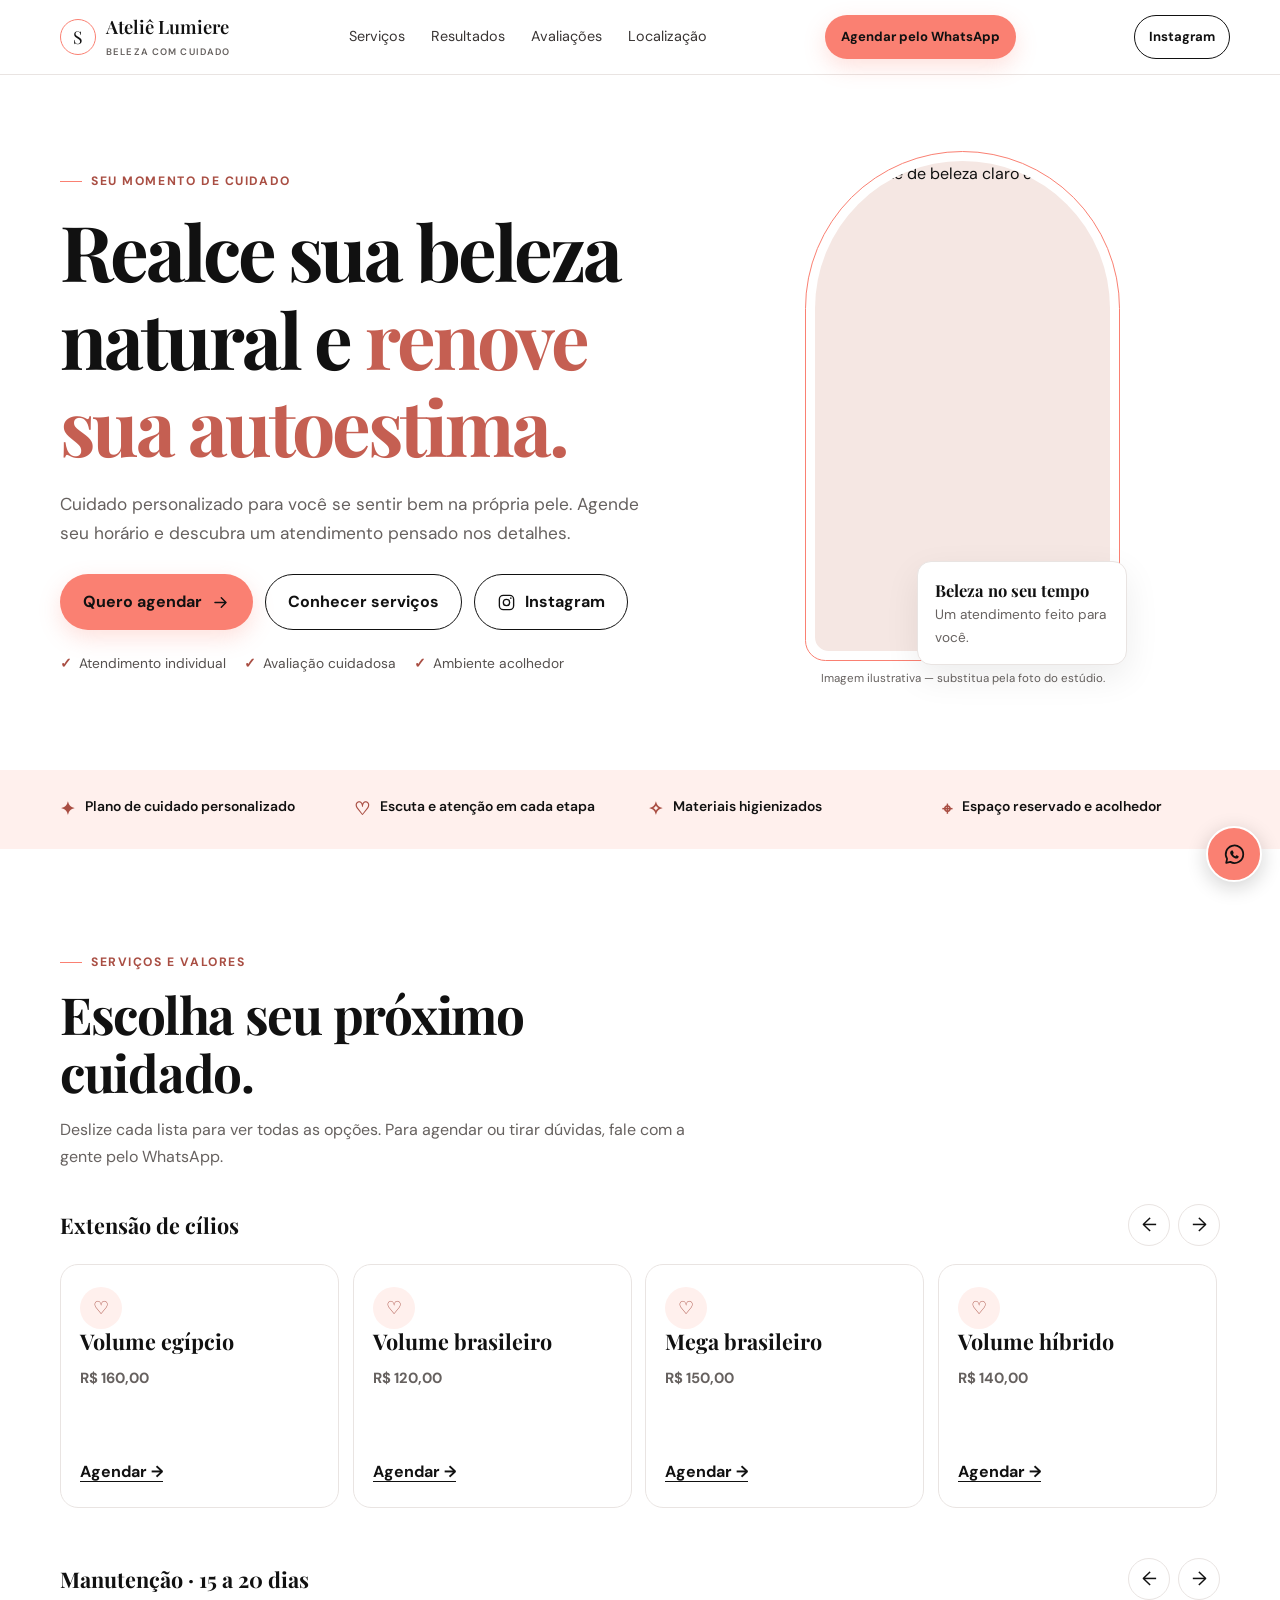
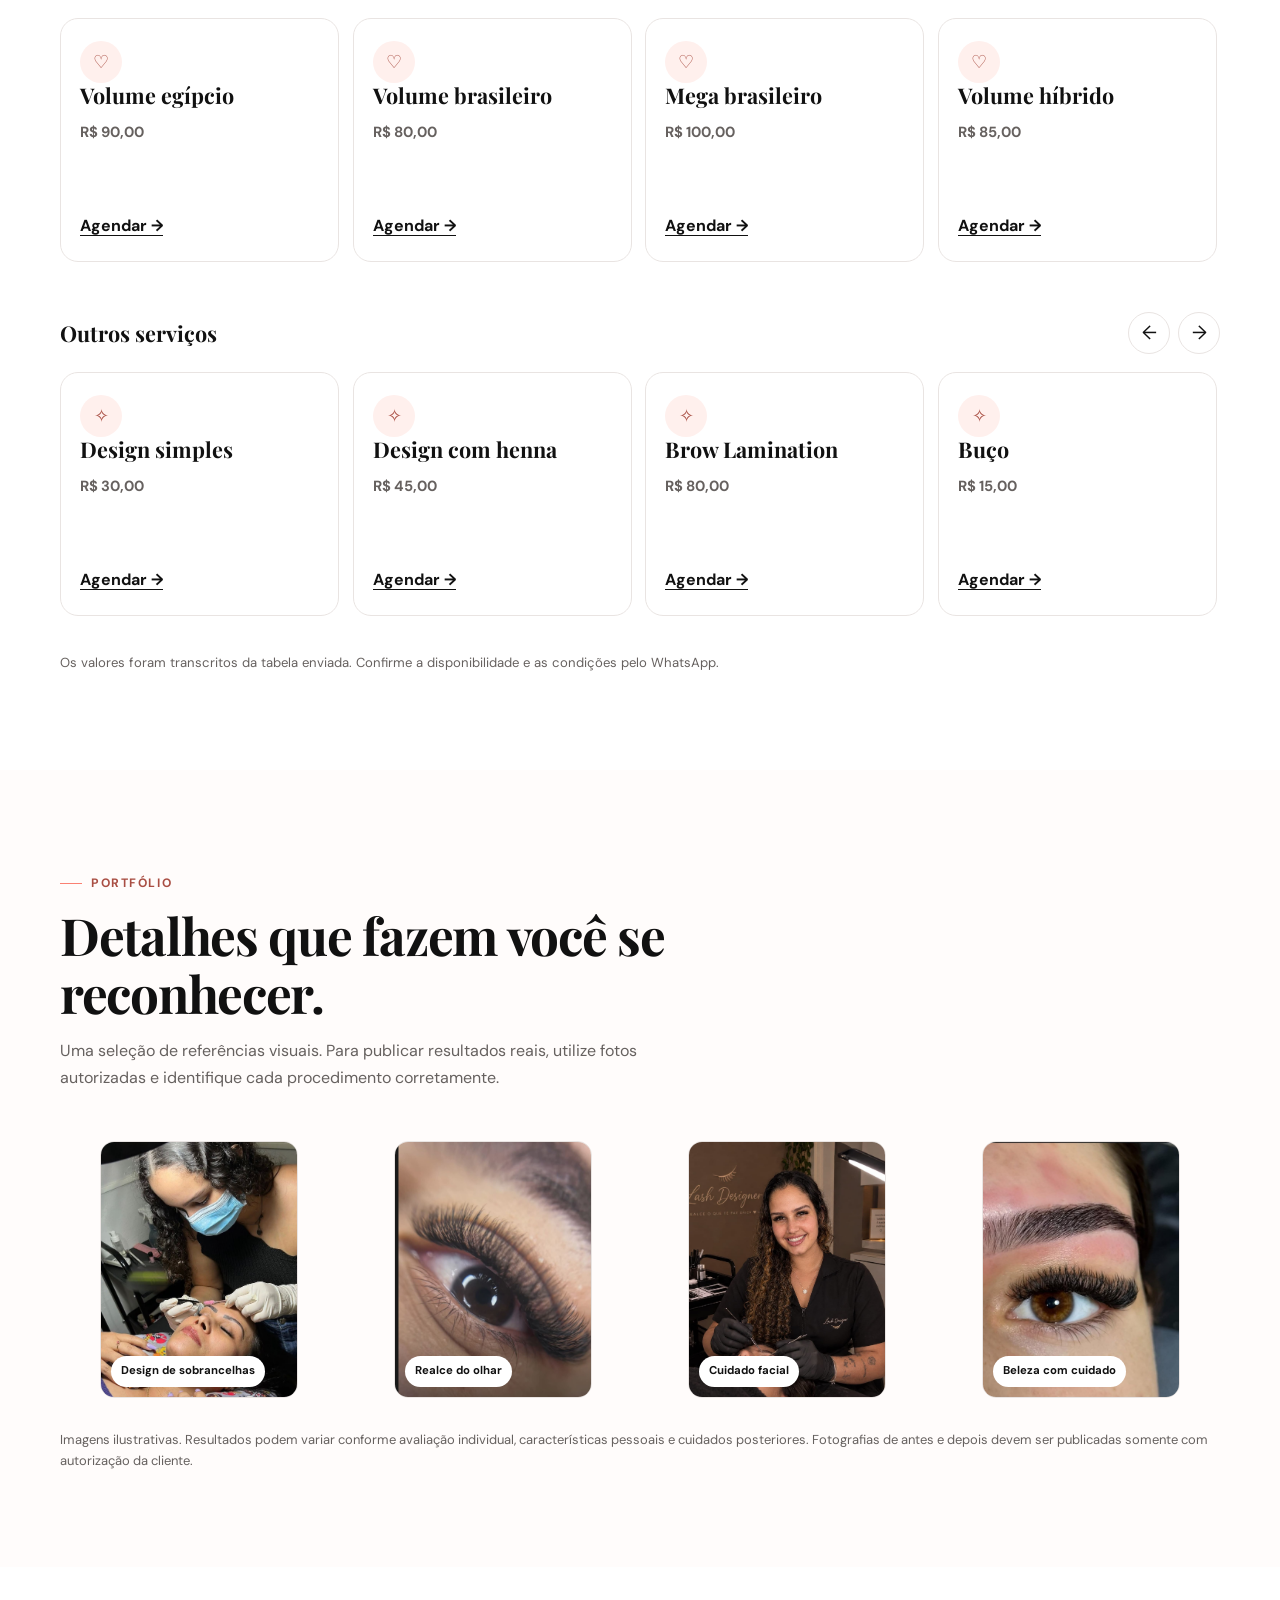
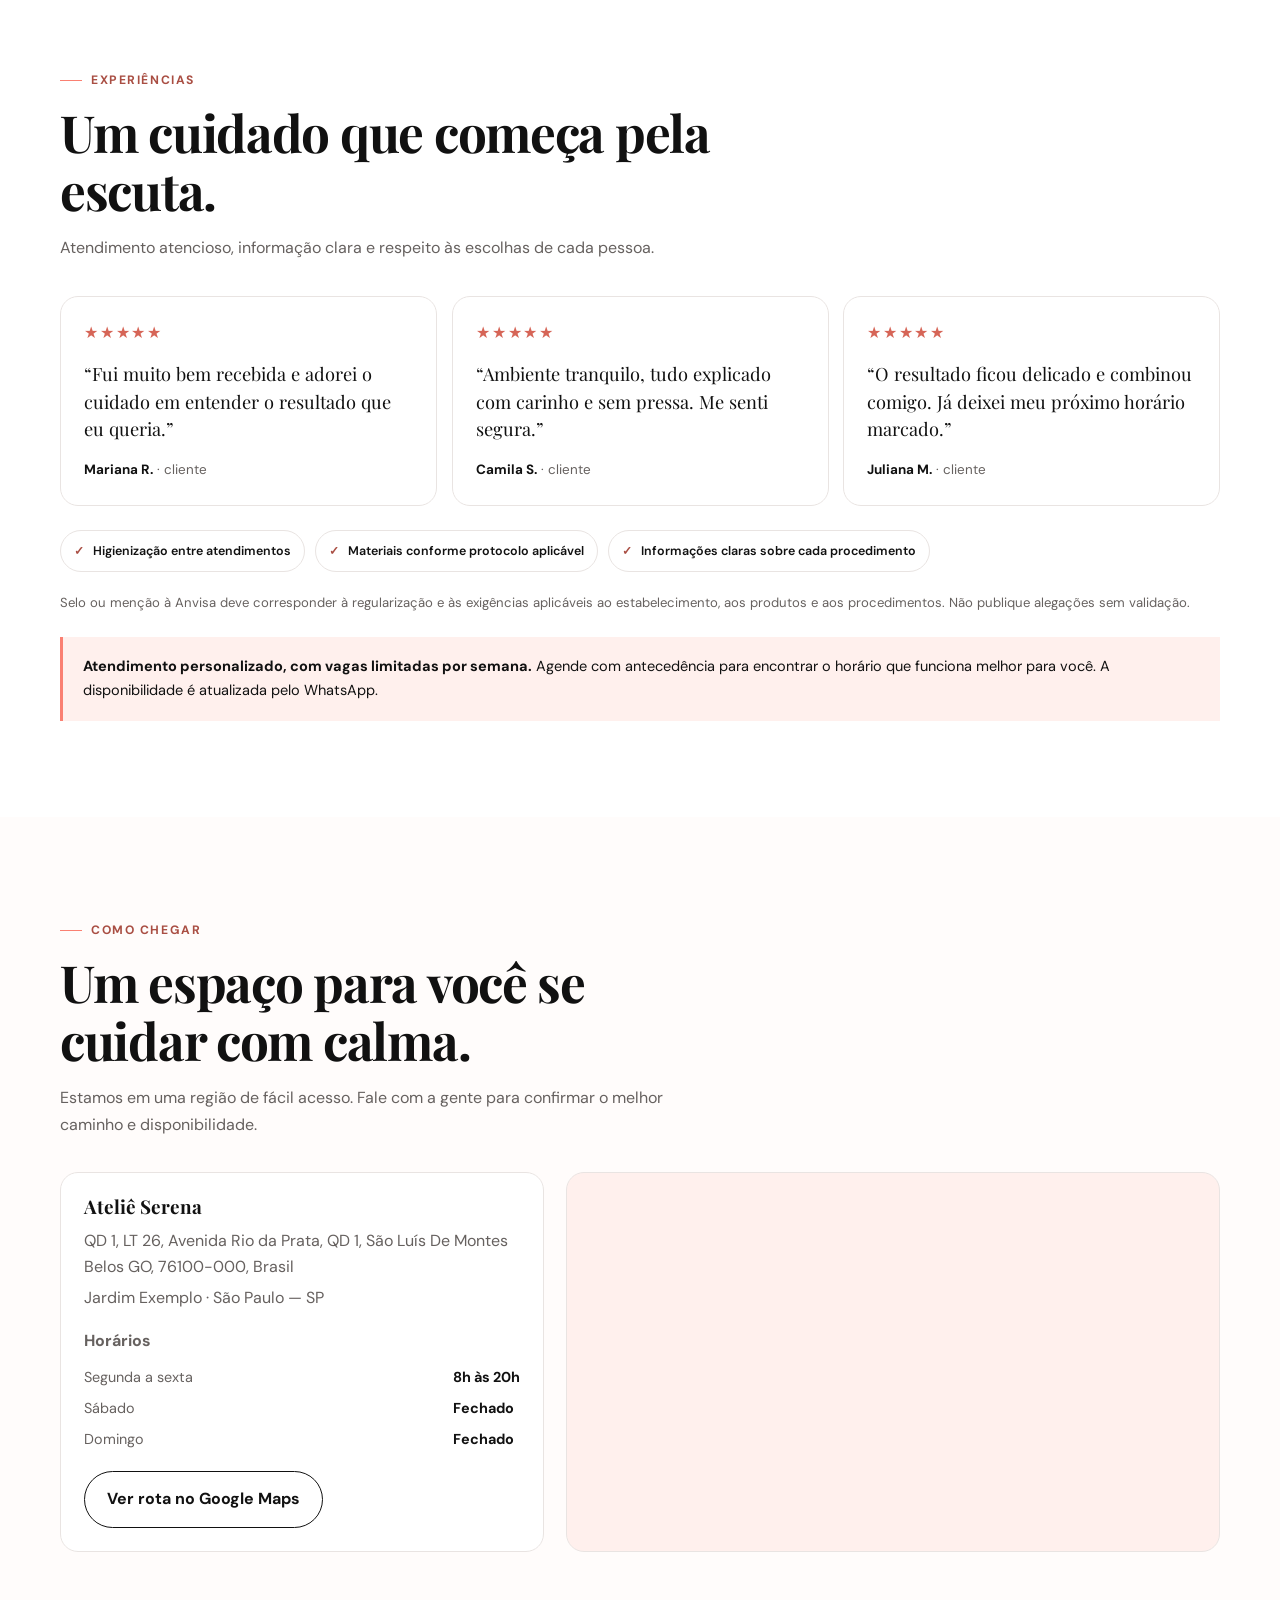
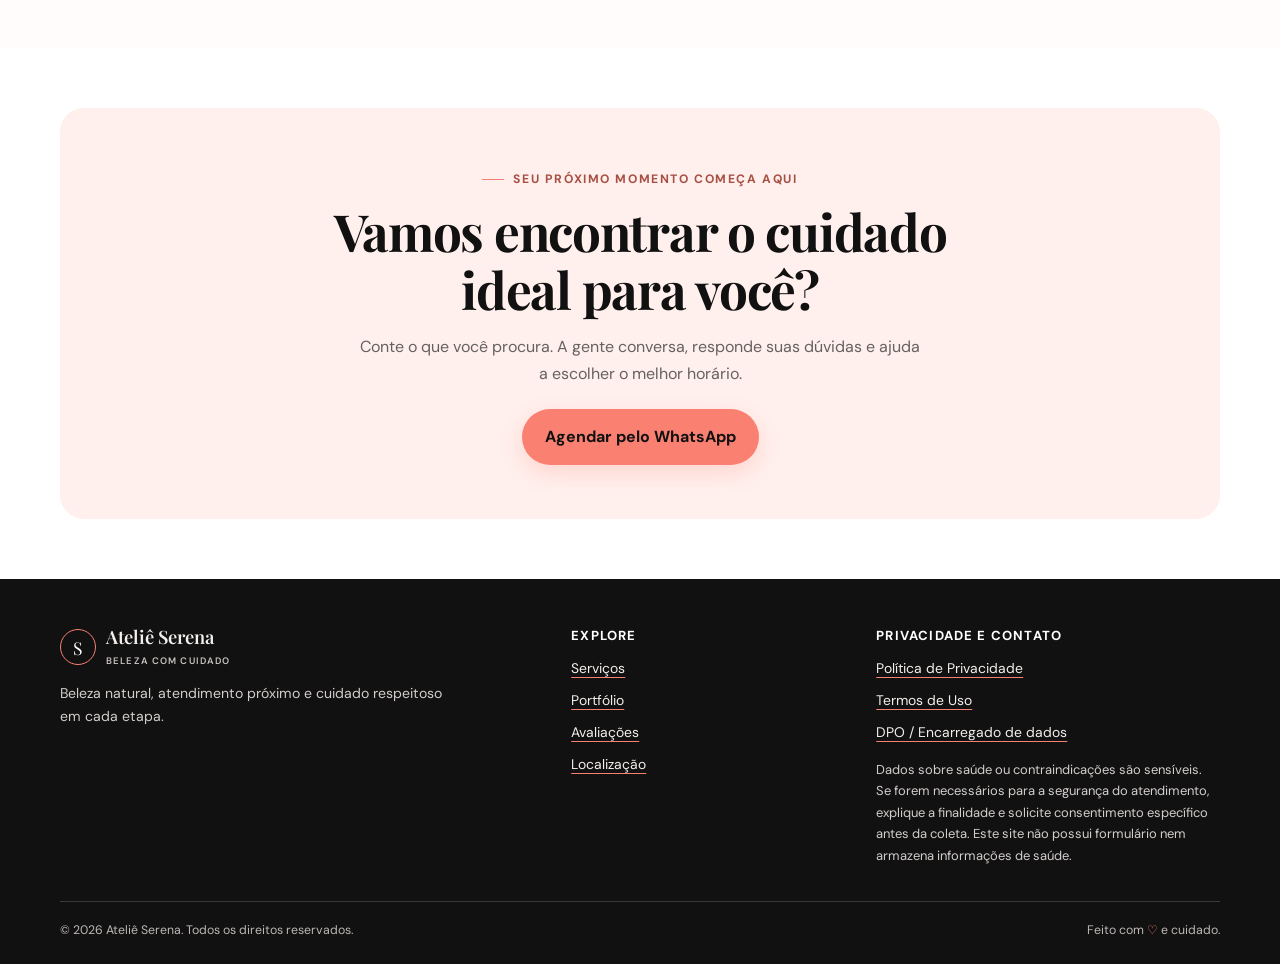
==== index.html @ df3c64a7 "Primeiro commit: landing page Ateliê Serena Co-Authored-By: Claude Sonnet 5.5 <noreply@anthropic.com" ====
<!DOCTYPE html>
<html lang="pt-BR">
<head>
  <meta charset="UTF-8">
  <meta name="viewport" content="width=device-width, initial-scale=1">
  <meta name="theme-color" content="#FFFFFF">
  <meta name="description" content="Realce sua beleza natural com atendimento personalizado em sobrancelhas, cílios e estética facial. Agende sua avaliação pelo WhatsApp.">
  <title>Ateliê Serena | Beleza natural, cuidado personalizado</title>

  <!-- Google Fonts: única dependência externa -->
  <link rel="preconnect" href="https://fonts.googleapis.com">
  <link rel="preconnect" href="https://fonts.gstatic.com" crossorigin>
  <link href="https://fonts.googleapis.com/css2?family=DM+Sans:wght@400;500;600;700&family=Playfair+Display:wght@500;600;700&display=swap" rel="stylesheet">

  <style>
    :root {
      --salmon: #FA8072;
      --salmon-light: #FFF0ED;
      --black: #111111;
      --gray: #66615F;
      --line: #E9E4E2;
      --white: #FFFFFF;
      --content: 1160px;
      --radius: 18px;
    }

    *, *::before, *::after { box-sizing: border-box; }
    html { scroll-behavior: smooth; scroll-padding-top: 88px; }
    body {
      margin: 0;
      color: var(--black);
      background: var(--white);
      font-family: "DM Sans", sans-serif;
      line-height: 1.65;
      -webkit-font-smoothing: antialiased;
    }
    img { display: block; max-width: 100%; }
    a { color: inherit; }
    button, a { -webkit-tap-highlight-color: transparent; }
    button { font: inherit; }
    .container { width: min(var(--content), calc(100% - 40px)); margin-inline: auto; }
    .section { padding: 76px 0; }
    .eyebrow {
      display: inline-flex; align-items: center; gap: 9px;
      color: #A94E43; font-size: .76rem; font-weight: 700;
      letter-spacing: .13em; text-transform: uppercase;
    }
    .eyebrow::before { content: ""; width: 22px; height: 1px; background: var(--salmon); }
    h1, h2, h3, p { margin-top: 0; }
    h1, h2, h3 { font-family: "Playfair Display", serif; line-height: 1.14; }
    h1 { font-size: clamp(2.5rem, 8vw, 4.8rem); letter-spacing: -.04em; margin: 16px 0 20px; }
    h2 { font-size: clamp(2rem, 5vw, 3.2rem); letter-spacing: -.025em; margin: 12px 0 16px; }
    h3 { font-size: 1.35rem; margin-bottom: 10px; }
    .lead { color: var(--gray); font-size: 1.08rem; max-width: 590px; }
    .section-intro { max-width: 650px; margin-bottom: 34px; }
    .section-intro p { color: var(--gray); margin-bottom: 0; }
    .btn {
      min-height: 52px; padding: 14px 22px; border: 1px solid transparent;
      border-radius: 999px; display: inline-flex; align-items: center;
      justify-content: center; gap: 9px; font-weight: 700; text-decoration: none;
      transition: transform .2s ease, background .2s ease, box-shadow .2s ease;
      cursor: pointer;
    }
    .btn:hover { transform: translateY(-2px); }
    .btn-primary { background: var(--salmon); color: var(--black); box-shadow: 0 8px 22px #fa80723d; }
    .btn-primary:hover { background: #F76E60; }
    .btn-secondary { border-color: var(--black); background: transparent; }
    .btn-secondary:hover { background: var(--black); color: var(--white); }
    .text-link { text-underline-offset: 4px; font-weight: 700; }
    .icon { width: 19px; height: 19px; flex: 0 0 auto; }

    /* Navegação */
    .header {
      position: sticky; top: 0; z-index: 20; background: #ffffffed;
      border-bottom: 1px solid var(--line); backdrop-filter: blur(12px);
    }
    .nav { min-height: 74px; display: flex; align-items: center; justify-content: space-between; gap: 18px; }
    .brand { display: inline-flex; align-items: center; gap: 10px; text-decoration: none; }
    .brand-mark {
      width: 36px; height: 36px; display: grid; place-items: center;
      border: 1px solid var(--salmon); border-radius: 50%;
      font-family: "Playfair Display", serif; font-size: 1.1rem;
    }
    .brand-name { font-family: "Playfair Display", serif; font-size: 1.15rem; font-weight: 600; line-height: 1.1; }
    .brand-caption { display: block; margin-top: 4px; color: var(--gray); font: 600 .59rem "DM Sans", sans-serif; letter-spacing: .12em; text-transform: uppercase; }
    .nav-links { display: none; align-items: center; gap: 26px; }
    .nav-links a { color: #393534; font-size: .9rem; text-decoration: none; }
    .nav-links a:hover { color: #A94E43; }
    .nav .btn { min-height: 44px; padding: 10px 15px; font-size: .82rem; }
    .menu-toggle {
      display: grid; place-items: center; width: 44px; height: 44px;
      border: 1px solid var(--line); border-radius: 50%; background: var(--white);
      cursor: pointer;
    }
    .menu-toggle span, .menu-toggle span::before, .menu-toggle span::after {
      width: 17px; height: 1.5px; display: block; position: relative; background: var(--black);
    }
    .menu-toggle span::before, .menu-toggle span::after { content: ""; position: absolute; left: 0; }
    .menu-toggle span::before { top: -5px; }
    .menu-toggle span::after { top: 5px; }
    .mobile-menu {
      display: none; padding: 8px 20px 18px; border-top: 1px solid var(--line);
      background: var(--white);
    }
    .mobile-menu.open { display: grid; }
    .mobile-menu a { padding: 12px 0; text-decoration: none; border-bottom: 1px solid var(--line); }
    .mobile-menu .btn { margin-top: 14px; border-bottom: 0; }

    /* Hero */
    .hero { padding: 52px 0 66px; overflow: hidden; }
    .hero-grid { display: grid; gap: 38px; align-items: center; }
    .hero-copy { max-width: 650px; }
    .hero-copy h1 em { color: #C55F52; font-style: normal; }
    .hero-actions { display: flex; flex-wrap: wrap; gap: 12px; margin: 27px 0 22px; }
    .micro-trust { display: flex; flex-wrap: wrap; gap: 10px 18px; color: #55504E; font-size: .86rem; }
    .micro-trust span { display: inline-flex; align-items: center; gap: 7px; }
    .check { color: #A94E43; font-weight: 700; }
    .hero-visual { position: relative; max-width: 550px; margin-inline: auto; }
    .image-frame { padding: 9px; border: 1px solid var(--salmon); border-radius: 170px 170px 22px 22px; }
    .hero-photo {
      width: 100%; height: 400px; object-fit: cover;
      border-radius: 160px 160px 15px 15px;
      background: #F5E7E3;
    }
    .photo-note {
      position: absolute; right: -7px; bottom: 23px; max-width: 210px;
      padding: 15px 17px; border: 1px solid var(--line); border-radius: 14px;
      background: var(--white); box-shadow: 0 12px 35px #11111113;
      font-size: .85rem;
    }
    .photo-note strong { display: block; font-family: "Playfair Display", serif; font-size: 1.03rem; }
    .photo-note span { color: var(--gray); }
    .placeholder-caption { margin: 8px 0 0; color: var(--gray); font-size: .72rem; text-align: center; }

    /* Diferenciais */
    .benefits { padding: 25px 0; background: var(--salmon-light); }
    .benefit-grid { display: grid; grid-template-columns: 1fr 1fr; gap: 20px 16px; }
    .benefit { display: flex; align-items: flex-start; gap: 10px; font-size: .87rem; font-weight: 600; }
    .benefit-icon { color: #A94E43; font-size: 1.1rem; }

    /* Serviços */
    .services-grid { display: grid; gap: 16px; }
    .service-card {
      padding: 23px; border: 1px solid var(--line); border-radius: var(--radius);
      background: var(--white); transition: border-color .2s, transform .2s, box-shadow .2s;
    }
    .service-card:hover { transform: translateY(-3px); border-color: var(--salmon); box-shadow: 0 12px 30px #fa80721a; }
    .service-top { display: flex; align-items: center; justify-content: space-between; gap: 10px; margin-bottom: 15px; }
    .service-icon {
      width: 42px; height: 42px; display: grid; place-items: center;
      border-radius: 50%; background: var(--salmon-light); color: #A94E43; font-size: 1.15rem;
    }
    .service-card p { min-height: 48px; margin-bottom: 18px; color: var(--gray); font-size: .92rem; }
    .service-meta { display: flex; justify-content: space-between; gap: 8px; padding-top: 15px; border-top: 1px solid var(--line); font-size: .85rem; }
    .service-meta span { color: var(--gray); }
    .service-meta strong { font-size: .98rem; }
    .service-cta { margin-top: 17px; font-size: .85rem; }
    .price-note { margin: 20px 0 0; color: var(--gray); font-size: .82rem; }

    /* Portfólio */
    .portfolio { background: #FFFCFB; }
    .gallery-grid { display: grid; grid-template-columns: 1fr 1fr; gap: 12px; }
    .gallery-item { position: relative; overflow: hidden; border: 1px solid var(--line); border-radius: 14px; background: var(--salmon-light); }
    .gallery-item img { width: 100%; height: 210px; object-fit: cover; transition: transform .4s; }
    .gallery-item:hover img { transform: scale(1.035); }
    .gallery-label {
      position: absolute; left: 10px; bottom: 10px; padding: 6px 10px;
      border-radius: 999px; background: var(--white); font-size: .71rem; font-weight: 700;
    }
    .gallery-disclaimer { margin: 15px 0 0; color: var(--gray); font-size: .81rem; }

    /* Avaliações */
    .reviews-grid { display: grid; gap: 15px; }
    .review-card { padding: 23px; border: 1px solid var(--line); border-radius: var(--radius); }
    .stars { color: #D66557; letter-spacing: .11em; font-size: 1rem; }
    .review-card blockquote { margin: 14px 0 17px; font-family: "Playfair Display", serif; font-size: 1.14rem; line-height: 1.5; }
    .review-author { color: var(--gray); font-size: .84rem; }
    .review-author strong { color: var(--black); }
    .trust-row { display: flex; flex-wrap: wrap; gap: 10px; margin-top: 24px; }
    .trust-badge { display: inline-flex; align-items: center; gap: 9px; padding: 10px 13px; border: 1px solid var(--line); border-radius: 999px; font-size: .78rem; font-weight: 600; }
    .trust-badge span { color: #A94E43; }
    .ethical-note { margin-top: 23px; padding: 18px 20px; border-left: 3px solid var(--salmon); background: var(--salmon-light); }
    .ethical-note p { margin: 0; font-size: .91rem; }
    .ethical-note strong { font-weight: 700; }

    /* Localização */
    .location { background: #FFFCFB; }
    .location-grid { display: grid; gap: 22px; }
    .location-card { padding: 23px; border: 1px solid var(--line); border-radius: var(--radius); background: var(--white); }
    .location-card h3 { font-size: 1.18rem; }
    .location-card p { margin-bottom: 5px; color: var(--gray); }
    .location-map { min-height: 270px; overflow: hidden; border: 1px solid var(--line); border-radius: var(--radius); background: var(--salmon-light); }
    .location-map iframe { width: 100%; height: 100%; min-height: 270px; border: 0; }
    .location-map-fallback { min-height: 270px; display: grid; place-items: center; padding: 20px; text-align: center; }
    .location-map-fallback p { color: var(--gray); }
    .hours { display: grid; grid-template-columns: 1fr auto; gap: 7px 15px; margin: 12px 0 20px; font-size: .9rem; }
    .hours span:nth-child(odd) { color: var(--gray); }

    /* CTA final */
    .closing { padding: 60px 0; }
    .closing-box {
      padding: 38px 24px; border-radius: 24px; background: var(--salmon-light);
      text-align: center;
    }
    .closing-box h2 { max-width: 690px; margin-inline: auto; }
    .closing-box p { max-width: 560px; margin: 0 auto 22px; color: var(--gray); }

    /* Rodapé e privacidade */
    .footer { padding: 48px 0 24px; color: var(--white); background: var(--black); }
    .footer-grid { display: grid; gap: 30px; }
    .footer .brand-mark { border-color: var(--salmon); color: var(--white); }
    .footer .brand-caption { color: #C8C2C0; }
    .footer p { max-width: 390px; margin: 15px 0 0; color: #D3CECC; font-size: .88rem; }
    .footer h3 { margin: 0 0 13px; color: var(--white); font: 700 .82rem "DM Sans", sans-serif; letter-spacing: .09em; text-transform: uppercase; }
    .footer-links { display: grid; gap: 9px; }
    .footer a { color: #F3EFED; text-decoration-color: var(--salmon); text-underline-offset: 4px; font-size: .87rem; }
    .footer a:hover { color: var(--salmon); }
    .footer .accent { color: var(--salmon); }
    .footer-bottom { display: flex; flex-direction: column; gap: 8px; margin-top: 35px; padding-top: 18px; border-top: 1px solid #ffffff2b; color: #BEB8B6; font-size: .77rem; }
    .privacy-copy { color: #D3CECC !important; font-size: .81rem !important; }
    .whatsapp-float {
      position: fixed; right: 18px; bottom: 18px; z-index: 15;
      width: 56px; height: 56px; display: grid; place-items: center;
      border: 2px solid var(--white); border-radius: 50%;
      background: var(--salmon); color: var(--black); box-shadow: 0 5px 20px #11111130;
      text-decoration: none;
    }
    .whatsapp-float svg { width: 25px; height: 25px; }

    @media (min-width: 700px) {
      .container { width: min(var(--content), calc(100% - 64px)); }
      .section { padding: 96px 0; }
      .nav-links { display: flex; }
      .menu-toggle, .mobile-menu { display: none !important; }
      .hero { padding: 76px 0 82px; }
      .hero-grid { grid-template-columns: 1.08fr .92fr; gap: 42px; }
      .hero-photo { height: 490px; }
      .benefit-grid { grid-template-columns: repeat(4, 1fr); }
      .services-grid { grid-template-columns: repeat(2, 1fr); }
      .gallery-grid { grid-template-columns: repeat(4, 1fr); gap: 16px; }
      .gallery-item img { height: 255px; }
      .reviews-grid { grid-template-columns: repeat(3, 1fr); }
      .location-grid { grid-template-columns: .85fr 1.15fr; align-items: stretch; }
      .location-map iframe { min-height: 100%; }
      .closing-box { padding: 54px 40px; }
      .footer-grid { grid-template-columns: 1.4fr .8fr 1fr; }
      .footer-bottom { flex-direction: row; justify-content: space-between; }
    }
    @media (min-width: 980px) {
      .services-grid { grid-template-columns: repeat(4, 1fr); }
      .service-card { padding: 22px 19px; }
      .service-card p { min-height: 75px; }
    }
    @media (max-width: 390px) {
      .container { width: calc(100% - 30px); }
      .brand-name { font-size: 1rem; }
      .nav .btn { padding-inline: 12px; font-size: .75rem; }
      .hero-photo { height: 340px; }
      .gallery-item img { height: 165px; }
    }
    @media (prefers-reduced-motion: reduce) {
      *, *::before, *::after { scroll-behavior: auto !important; transition-duration: .01ms !important; }
    }
    /* Efeito de entrada ao rolar a página */
.scroll-pop {
  opacity: 0;
  transform: translateY(34px) scale(.96);
  transition:
    opacity .65s ease,
    transform .65s cubic-bezier(.2, .8, .2, 1);
  transition-delay: var(--pop-delay, 0ms);
  will-change: opacity, transform;
}

.scroll-pop.is-visible {
  opacity: 1;
  transform: translateY(0) scale(1);
}

@media (prefers-reduced-motion: reduce) {
  .scroll-pop {
    opacity: 1;
    transform: none;
    transition: none;
    will-change: auto;
  }
}
.service-carousel-group {
  margin-top: 34px;
}

.carousel-heading {
  display: flex;
  justify-content: space-between;
  align-items: center;
  gap: 16px;
  margin-bottom: 14px;
}

.carousel-heading h3 {
  margin: 0;
}

.carousel-controls {
  display: flex;
  gap: 8px;
}

.carousel-arrow {
  width: 42px;
  height: 42px;
  border: 1px solid var(--line);
  border-radius: 50%;
  background: var(--white);
  color: var(--black);
  font-size: 1.2rem;
  cursor: pointer;
}

.carousel-arrow:hover {
  border-color: var(--salmon);
  background: var(--salmon-light);
}

.services-track {
  display: grid;
  grid-auto-flow: column;
  grid-auto-columns: 82%;
  gap: 14px;
  overflow-x: auto;
  padding: 4px 2px 16px;
  scroll-snap-type: x mandatory;
  scroll-behavior: smooth;
  scrollbar-color: var(--salmon) var(--salmon-light);
  scrollbar-width: thin;
}

.services-track .service-card {
  min-width: 0;
  scroll-snap-align: start;
}

.service-price {
  margin: 12px 0;
  font-weight: 700;
  font-size: 1.1rem;
}

@media (min-width: 600px) {
  .services-track {
    grid-auto-columns: calc((100% - 28px) / 3);
  }
}

@media (min-width: 900px) {
  .services-track {
    grid-auto-columns: calc((100% - 42px) / 4);
  }
}
.instagram-header {
  min-height: 44px !important;
  padding: 9px 14px !important;
  font-size: .82rem !important;
  white-space: nowrap;
}
.nav .instagram-header {
  margin-right: -10px;
}
  </style>
</head>

<body>
  <!--
    PERSONALIZE ANTES DE PUBLICAR:
    1. Troque Ateliê Serena, endereço, telefone, horários e preços pelos dados reais.
    2. Substitua as fotos de demonstração por imagens autorizadas do estúdio e dos trabalhos.
    3. Atualize os links de Política, Termos, DPO e Google Maps.
    4. Configure o consentimento antes de coletar dados de saúde: este modelo não armazena dados.
  -->
  <header class="header">
    <nav class="nav container" aria-label="Navegação principal"
>
      <a class="brand" href="#inicio" aria-label="Ateliê Serena, início">
        <span class="brand-mark" aria-hidden="true">S</span>
        <span>
          <span class="brand-name">Ateliê Lumiere</span>
          <span class="brand-caption">Beleza com cuidado</span>
        </span>
      </a>

      <div class="nav-links">
        <a href="#servicos">Serviços</a>
        <a href="#portfolio">Resultados</a>
        <a href="#avaliacoes">Avaliações</a>
        <a href="#localizacao">Localização</a>
      </div>

      <a class="btn btn-primary" data-whatsapp href="+55 6299303-0110" target="_blank" rel="noopener">
        Agendar pelo WhatsApp

      </a>
        <a
  class="btn btn-secondary instagram-header"
  href="https://www.instagram.com/dudaa_.rodriguess_/"
  target="_blank"
  rel="noopener noreferrer"
  aria-label="Visitar o Instagram"
>
  Instagram
</a>

      <button class="menu-toggle" type="button" aria-label="Abrir menu" aria-expanded="false" aria-controls="mobile-menu">
        <span aria-hidden="true"></span>
      </button>
    </nav>

  



    <div class="mobile-menu" id="mobile-menu">
      <a href="#servicos">Serviços</a>
      <a href="#portfolio">Resultados</a>
      <a href="#avaliacoes">Avaliações</a>
      <a href="#localizacao">Localização e horários</a>
      <a class="btn btn-primary" data-whatsapp href="+55 62 99303-0110" target="_blank" rel="noopener">Agendar pelo WhatsApp</a>
    </div>
  </header>

  <main>
    <section class="hero" id="inicio">
      <div class="container hero-grid">
        <div class="hero-copy">
          <span class="eyebrow">Seu momento de cuidado</span>
          <h1>Realce sua beleza natural e <em>renove sua autoestima.</em></h1>
          <p class="lead">Cuidado personalizado para você se sentir bem na própria pele. Agende seu horário e descubra um atendimento pensado nos detalhes.</p>
          <div class="hero-actions">
            <a class="btn btn-primary" data-whatsapp href="#" target="_blank" rel="noopener">
              Quero agendar
              <svg class="icon" viewBox="0 0 24 24" fill="none" aria-hidden="true"><path d="M5 12h14m-6-6 6 6-6 6" stroke="currentColor" stroke-width="1.8" stroke-linecap="round" stroke-linejoin="round"/></svg>
            </a>
            <a class="btn btn-secondary" href="#servicos">Conhecer serviços</a>
            <a
  class="btn btn-secondary"
  href="https://www.instagram.com/dudaa_.rodriguess_/"
  target="_blank"
  rel="noopener noreferrer"
  aria-label="Visitar o Instagram"
>
  <svg
    class="icon"
    viewBox="0 0 24 24"
    fill="none"
    aria-hidden="true"
  >
    <rect x="3" y="3" width="18" height="18" rx="5" stroke="currentColor" stroke-width="1.7"/>
    <circle cx="12" cy="12" r="4" stroke="currentColor" stroke-width="1.7"/>
    <circle cx="17.5" cy="6.5" r="1" fill="currentColor"/>
  </svg>
  Instagram
</a>
          </div>
          <div class="micro-trust">
            <span><b class="check">✓</b> Atendimento individual</span>
            <span><b class="check">✓</b> Avaliação cuidadosa</span>
            <span><b class="check">✓</b> Ambiente acolhedor</span>
          </div>
        </div>

        <div class="hero-visual">
          <div class="image-frame">
            <!-- Substitua pela foto real do espaço; use imagens com autorização. -->
            <img class="hero-photo" src="https://images.unsplash.com/photo-1600948836101-f9ffda59d250?auto=format&fit=crop&w=1200&q=85" alt="Ambiente de beleza claro e acolhedor" fetchpriority="high">
          </div>
          <div class="photo-note">
            <strong>Beleza no seu tempo</strong>
            <span>Um atendimento feito para você.</span>
          </div>
          <p class="placeholder-caption">Imagem ilustrativa — substitua pela foto do estúdio.</p>
        </div>
      </div>
    </section>

    <section class="benefits" aria-label="Diferenciais do atendimento">
      <div class="container benefit-grid">
        <div class="benefit"><span class="benefit-icon">✦</span><span>Plano de cuidado personalizado</span></div>
        <div class="benefit"><span class="benefit-icon">♡</span><span>Escuta e atenção em cada etapa</span></div>
        <div class="benefit"><span class="benefit-icon">✧</span><span>Materiais higienizados</span></div>
        <div class="benefit"><span class="benefit-icon">⌖</span><span>Espaço reservado e acolhedor</span></div>
      </div>
    </section>

   <section class="section" id="servicos">
  <div class="container">
    <div class="section-intro">
      <span class="eyebrow">Serviços e valores</span>
      <h2>Escolha seu próximo cuidado.</h2>
      <p>Deslize cada lista para ver todas as opções. Para agendar ou tirar dúvidas, fale com a gente pelo WhatsApp.</p>
    </div>

    <div class="service-carousel-group">
      <div class="carousel-heading">
        <h3>Extensão de cílios</h3>
        <div class="carousel-controls">
          <button class="carousel-arrow" type="button" aria-label="Ver serviços anteriores" data-scroll="-1">←</button>
          <button class="carousel-arrow" type="button" aria-label="Ver mais serviços" data-scroll="1">→</button>
        </div>
      </div>
      <div class="services-track">
        <article class="service-card"><span class="service-icon">♡</span><h3>Volume egípcio</h3><p class="service-price">R$ 160,00</p><a class="text-link" data-service="Extensão de cílios — Volume egípcio" data-whatsapp href="#" target="_blank" rel="noopener">Agendar →</a></article>
        <article class="service-card"><span class="service-icon">♡</span><h3>Volume brasileiro</h3><p class="service-price">R$ 120,00</p><a class="text-link" data-service="Extensão de cílios — Volume brasileiro" data-whatsapp href="#" target="_blank" rel="noopener">Agendar →</a></article>
        <article class="service-card"><span class="service-icon">♡</span><h3>Mega brasileiro</h3><p class="service-price">R$ 150,00</p><a class="text-link" data-service="Extensão de cílios — Mega brasileiro" data-whatsapp href="#" target="_blank" rel="noopener">Agendar →</a></article>
        <article class="service-card"><span class="service-icon">♡</span><h3>Volume híbrido</h3><p class="service-price">R$ 140,00</p><a class="text-link" data-service="Extensão de cílios — Volume híbrido" data-whatsapp href="#" target="_blank" rel="noopener">Agendar →</a></article>
        <article class="service-card"><span class="service-icon">♡</span><h3>Fox Eyes</h3><p class="service-price">R$ 160,00</p><a class="text-link" data-service="Extensão de cílios — Fox Eyes" data-whatsapp href="#" target="_blank" rel="noopener">Agendar →</a></article>
        <article class="service-card"><span class="service-icon">♡</span><h3>Volume Sirena</h3><p class="service-price">R$ 140,00</p><a class="text-link" data-service="Extensão de cílios — Volume Sirena" data-whatsapp href="#" target="_blank" rel="noopener">Agendar →</a></article>
      </div>
    </div>

    <div class="service-carousel-group">
      <div class="carousel-heading">
        <h3>Manutenção · 15 a 20 dias</h3>
        <div class="carousel-controls">
          <button class="carousel-arrow" type="button" aria-label="Ver serviços anteriores" data-scroll="-1">←</button>
          <button class="carousel-arrow" type="button" aria-label="Ver mais serviços" data-scroll="1">→</button>
        </div>
      </div>
      <div class="services-track">
        <article class="service-card"><span class="service-icon">♡</span><h3>Volume egípcio</h3><p class="service-price">R$ 90,00</p><a class="text-link" data-service="Manutenção de cílios — Volume egípcio" data-whatsapp href="#" target="_blank" rel="noopener">Agendar →</a></article>
        <article class="service-card"><span class="service-icon">♡</span><h3>Volume brasileiro</h3><p class="service-price">R$ 80,00</p><a class="text-link" data-service="Manutenção de cílios — Volume brasileiro" data-whatsapp href="#" target="_blank" rel="noopener">Agendar →</a></article>
        <article class="service-card"><span class="service-icon">♡</span><h3>Mega brasileiro</h3><p class="service-price">R$ 100,00</p><a class="text-link" data-service="Manutenção de cílios — Mega brasileiro" data-whatsapp href="#" target="_blank" rel="noopener">Agendar →</a></article>
        <article class="service-card"><span class="service-icon">♡</span><h3>Volume híbrido</h3><p class="service-price">R$ 85,00</p><a class="text-link" data-service="Manutenção de cílios — Volume híbrido" data-whatsapp href="#" target="_blank" rel="noopener">Agendar →</a></article>
        <article class="service-card"><span class="service-icon">♡</span><h3>Fox Eyes</h3><p class="service-price">R$ 100,00</p><a class="text-link" data-service="Manutenção de cílios — Fox Eyes" data-whatsapp href="#" target="_blank" rel="noopener">Agendar →</a></article>
        <article class="service-card"><span class="service-icon">♡</span><h3>Volume Sirena</h3><p class="service-price">R$ 90,00</p><a class="text-link" data-service="Manutenção de cílios — Volume Sirena" data-whatsapp href="#" target="_blank" rel="noopener">Agendar →</a></article>
      </div>
    </div>

    <div class="service-carousel-group">
      <div class="carousel-heading">
        <h3>Outros serviços</h3>
        <div class="carousel-controls">
          <button class="carousel-arrow" type="button" aria-label="Ver serviços anteriores" data-scroll="-1">←</button>
          <button class="carousel-arrow" type="button" aria-label="Ver mais serviços" data-scroll="1">→</button>
        </div>
      </div>
      <div class="services-track">
        <article class="service-card"><span class="service-icon">✧</span><h3>Design simples</h3><p class="service-price">R$ 30,00</p><a class="text-link" data-service="Design simples" data-whatsapp href="#" target="_blank" rel="noopener">Agendar →</a></article>
        <article class="service-card"><span class="service-icon">✧</span><h3>Design com henna</h3><p class="service-price">R$ 45,00</p><a class="text-link" data-service="Design com henna" data-whatsapp href="#" target="_blank" rel="noopener">Agendar →</a></article>
        <article class="service-card"><span class="service-icon">✧</span><h3>Brow Lamination</h3><p class="service-price">R$ 80,00</p><a class="text-link" data-service="Brow Lamination" data-whatsapp href="#" target="_blank" rel="noopener">Agendar →</a></article>
        <article class="service-card"><span class="service-icon">✧</span><h3>Buço</h3><p class="service-price">R$ 15,00</p><a class="text-link" data-service="Buço" data-whatsapp href="#" target="_blank" rel="noopener">Agendar →</a></article>
        <article class="service-card"><span class="service-icon">✧</span><h3>Depilação nasal</h3><p class="service-price">R$ 15,00</p><a class="text-link" data-service="Depilação nasal" data-whatsapp href="#" target="_blank" rel="noopener">Agendar →</a></article>
        <article class="service-card"><span class="service-icon">✧</span><h3>Depilação facial</h3><p class="service-price">R$ 20,00</p><a class="text-link" data-service="Depilação facial" data-whatsapp href="#" target="_blank" rel="noopener">Agendar →</a></article>
        <article class="service-card"><span class="service-icon">✧</span><h3>Limpeza de pele</h3><p class="service-price">R$ 100,00</p><a class="text-link" data-service="Limpeza de pele" data-whatsapp href="#" target="_blank" rel="noopener">Agendar →</a></article>
      </div>
    </div>

    <p class="price-note">Os valores foram transcritos da tabela enviada. Confirme a disponibilidade e as condições pelo WhatsApp.</p>
  </div>
</section>
      </div>
    </section>

    <section class="section portfolio" id="portfolio">
      <div class="container">
        <div class="section-intro">
          <span class="eyebrow">Portfólio</span>
          <h2>Detalhes que fazem você se reconhecer.</h2>
          <p>Uma seleção de referências visuais. Para publicar resultados reais, utilize fotos autorizadas e identifique cada procedimento corretamente.</p>
        </div>

        <div class="gallery-grid">
          <figure class="gallery-item">
            <img src="img/designsmb.jpeg" alt="Referência de cuidado e beleza do olhar" loading="lazy">
            <figcaption class="gallery-label">Design de sobrancelhas</figcaption>
          </figure>
          <figure class="gallery-item">
            <img src="img/relcaolhar.jpeg" alt="Referência de maquiagem e olhar" loading="lazy">
            <figcaption class="gallery-label">Realce do olhar</figcaption>
          </figure>
          <figure class="gallery-item">
            <img src="img/facial.jpeg" alt="Referência de cuidados faciais" loading="lazy">
            <figcaption class="gallery-label">Cuidado facial</figcaption>
          </figure>
          <figure class="gallery-item">
            <img src="img/blzcuidado.jpeg" alt="Referência de atendimento em beleza" loading="lazy">
            <figcaption class="gallery-label">Beleza com cuidado</figcaption>
          </figure>
        </div>
        <p class="gallery-disclaimer">Imagens ilustrativas. Resultados podem variar conforme avaliação individual, características pessoais e cuidados posteriores. Fotografias de antes e depois devem ser publicadas somente com autorização da cliente.</p>
      </div>
    </section>

    <section class="section" id="avaliacoes">
      <div class="container">
        <div class="section-intro">
          <span class="eyebrow">Experiências</span>
          <h2>Um cuidado que começa pela escuta.</h2>
          <p>Atendimento atencioso, informação clara e respeito às escolhas de cada pessoa.</p>
        </div>

        <!-- Depoimentos de exemplo: substitua por avaliações verdadeiras autorizadas. -->
        <div class="reviews-grid">
          <article class="review-card">
            <div class="stars" aria-label="5 de 5 estrelas">★★★★★</div>
            <blockquote>“Fui muito bem recebida e adorei o cuidado em entender o resultado que eu queria.”</blockquote>
            <div class="review-author"><strong>Mariana R.</strong> · cliente</div>
          </article>
          <article class="review-card">
            <div class="stars" aria-label="5 de 5 estrelas">★★★★★</div>
            <blockquote>“Ambiente tranquilo, tudo explicado com carinho e sem pressa. Me senti segura.”</blockquote>
            <div class="review-author"><strong>Camila S.</strong> · cliente</div>
          </article>
          <article class="review-card">
            <div class="stars" aria-label="5 de 5 estrelas">★★★★★</div>
            <blockquote>“O resultado ficou delicado e combinou comigo. Já deixei meu próximo horário marcado.”</blockquote>
            <div class="review-author"><strong>Juliana M.</strong> · cliente</div>
          </article>
        </div>

        <div class="trust-row" aria-label="Compromissos de atendimento">
          <div class="trust-badge"><span>✓</span> Higienização entre atendimentos</div>
          <div class="trust-badge"><span>✓</span> Materiais conforme protocolo aplicável</div>
          <div class="trust-badge"><span>✓</span> Informações claras sobre cada procedimento</div>
        </div>
        <p class="price-note">Selo ou menção à Anvisa deve corresponder à regularização e às exigências aplicáveis ao estabelecimento, aos produtos e aos procedimentos. Não publique alegações sem validação.</p>

        <div class="ethical-note">
          <p><strong>Atendimento personalizado, com vagas limitadas por semana.</strong> Agende com antecedência para encontrar o horário que funciona melhor para você. A disponibilidade é atualizada pelo WhatsApp.</p>
        </div>
      </div>
    </section>

    <section class="section location" id="localizacao">
      <div class="container">
        <div class="section-intro">
          <span class="eyebrow">Como chegar</span>
          <h2>Um espaço para você se cuidar com calma.</h2>
          <p>Estamos em uma região de fácil acesso. Fale com a gente para confirmar o melhor caminho e disponibilidade.</p>
        </div>

        <div class="location-grid">
          <div class="location-card">
            <h3>Ateliê Serena</h3>
            <p><!-- Atualize com o endereço real -->QD 1, LT 26, Avenida Rio da Prata, QD 1, São Luís De Montes Belos GO, 76100-000, Brasil</p>
            <p>Jardim Exemplo · São Paulo — SP</p>
            <p style="margin-top:16px"><strong>Horários</strong></p>
            <div class="hours">
              <span>Segunda a sexta</span><strong>8h às 20h</strong>
              <span>Sábado</span><strong>Fechado</strong>
              <span>Domingo</span><strong>Fechado</strong>
            </div>
           <a
  class="btn btn-secondary"
  href="https://www.google.com/maps/search/?api=1&query=-16.524441038851258%2C-50.368769419682636"
  target="_blank"
  rel="noopener"
>
  Ver rota no Google Maps
</a>
</div>

<div class="location-map" aria-label="Mapa de localização">
  <iframe
    title="Mapa do Ateliê Lumiere em São Luís de Montes Belos"
    src="https://www.google.com/maps/embed?pb=!1m17!1m12!1m3!1d338.0883299878919!2d-50.368769419682636!3d-16.524441038851258!2m3!1f0!2f0!3f0!3m2!1i1024!2i768!4f13.1!3m2!1m1!2s!5e0!3m2!1spt-BR!2sbr!4v1792537174718!5m2!1spt-BR!2sbr"
    width="600"
    height="450"
    style="border:0;"
    allowfullscreen
    loading="lazy"
    referrerpolicy="strict-origin-when-cross-origin"
  ></iframe>
</div>
         
        </div>
      </div>
    </section>

    <section class="closing">
      <div class="container">
        <div class="closing-box">
          <span class="eyebrow">Seu próximo momento começa aqui</span>
          <h2>Vamos encontrar o cuidado ideal para você?</h2>
          <p>Conte o que você procura. A gente conversa, responde suas dúvidas e ajuda a escolher o melhor horário.</p>
          <a class="btn btn-primary" data-whatsapp href="#" target="_blank" rel="noopener">Agendar pelo WhatsApp</a>
        </div>
      </div>
    </section>
  </main>

  <footer class="footer" id="privacidade">
    <div class="container">
      <div class="footer-grid">
        <div>
          <a class="brand" href="#inicio" aria-label="Ateliê Serena, início">
            <span class="brand-mark" aria-hidden="true">S</span>
            <span>
              <span class="brand-name">Ateliê Serena</span>
              <span class="brand-caption">Beleza com cuidado</span>
            </span>
          </a>
          <p>Beleza natural, atendimento próximo e cuidado respeitoso em cada etapa.</p>
        </div>

        <div>
          <h3>Explore</h3>
          <div class="footer-links">
            <a href="#servicos">Serviços</a>
            <a href="#portfolio">Portfólio</a>
            <a href="#avaliacoes">Avaliações</a>
            <a href="#localizacao">Localização</a>
          </div>
        </div>

        <div>
          <h3>Privacidade e contato</h3>
          <div class="footer-links">
            <!-- Substitua pelos documentos publicados e canais oficiais. -->
            <a href="/politica-de-privacidade">Política de Privacidade</a>
            <a href="/termos-de-uso">Termos de Uso</a>
            <a href="mailto:privacidade@atelieserena.com.br">DPO / Encarregado de dados</a>
          </div>
          <p class="privacy-copy">Dados sobre saúde ou contraindicações são sensíveis. Se forem necessários para a segurança do atendimento, explique a finalidade e solicite consentimento específico antes da coleta. Este site não possui formulário nem armazena informações de saúde.</p>
        </div>
      </div>

      <div class="footer-bottom">
        <span>© <span id="year"></span> Ateliê Serena. Todos os direitos reservados.</span>
        <span>Feito com <span class="accent">♡</span> e cuidado.</span>
      </div>
    </div>
  </footer>

  <a class="whatsapp-float" data-whatsapp href="#" target="_blank" rel="noopener" aria-label="Agendar pelo WhatsApp">
    <svg viewBox="0 0 24 24" fill="none" aria-hidden="true">
      <path d="M20.4 11.7a8.4 8.4 0 0 1-12.4 7.4L4 20l.9-3.8a8.4 8.4 0 1 1 15.5-4.5Z" stroke="currentColor" stroke-width="1.7" stroke-linecap="round" stroke-linejoin="round"/>
      <path d="M9 8.6c.2-.4.4-.4.7-.4h.4c.2 0 .3.1.4.4l.7 1.6c.1.2.1.4 0 .5l-.5.6c-.2.2-.2.3-.1.5.4.8 1.1 1.5 1.9 1.9.2.1.3.1.5-.1l.6-.7c.2-.2.3-.2.5-.1l1.5.7c.3.1.4.2.4.4 0 .3-.2 1.1-.7 1.5-.4.4-1 .6-1.7.5-1-.1-2.2-.7-3.5-1.8-1.1-.9-2-2.2-2.2-3.2-.2-.8 0-1.5.4-2 .3-.4.7-.6.9-.7Z" fill="currentColor"/>
    </svg>
  </a>

  <script>
    /*
      Personalização: use o telefone do WhatsApp no formato internacional,
      com DDI e DDD, somente números. Ex.: 5511999999999.
    */
    const WHATSAPP_NUMBER = "5562993030110";
    const DEFAULT_MESSAGE = "Olá! Gostaria de saber mais sobre os serviços e agendar um horário.";

    function buildWhatsAppUrl(message) {
      return "https://wa.me/" + WHATSAPP_NUMBER + "?text=" + encodeURIComponent(message);
    }

    document.querySelectorAll("[data-whatsapp]").forEach((link) => {
      const service = link.dataset.service;
      const message = service
        ? `Olá! Tenho interesse em ${service}. Você pode me informar os horários disponíveis?`
        : DEFAULT_MESSAGE;
      link.href = buildWhatsAppUrl(message);
    });

    const menuButton = document.querySelector(".menu-toggle");
    const mobileMenu = document.querySelector("#mobile-menu");

    menuButton.addEventListener("click", () => {
      const isOpen = mobileMenu.classList.toggle("open");
      menuButton.setAttribute("aria-expanded", String(isOpen));
      menuButton.setAttribute("aria-label", isOpen ? "Fechar menu" : "Abrir menu");
    });

    mobileMenu.querySelectorAll("a").forEach((link) => {
      link.addEventListener("click", () => {
        mobileMenu.classList.remove("open");
        menuButton.setAttribute("aria-expanded", "false");
        menuButton.setAttribute("aria-label", "Abrir menu");
      });
    });

    document.querySelector("#year").textContent = new Date().getFullYear();
    // Anima textos, cards e imagens quando entram na área visível.
const popItems = document.querySelectorAll(
  ".section-intro, .service-card, .gallery-item, .review-card, " +
  ".location-card, .location-map, .closing-box, .benefit"
);

popItems.forEach((item, index) => {
  item.classList.add("scroll-pop");

  // Pequeno atraso para os itens aparecerem em sequência.
  const groupIndex = index % 4;
  item.style.setProperty("--pop-delay", `${groupIndex * 90}ms`);
});

if ("IntersectionObserver" in window) {
  const popObserver = new IntersectionObserver((entries, observer) => {
    entries.forEach((entry) => {
      if (entry.isIntersecting) {
        entry.target.classList.add("is-visible");
        observer.unobserve(entry.target);
      }
    });
  }, {
    threshold: 0.15,
    rootMargin: "0px 0px -35px 0px"
  });

  popItems.forEach((item) => popObserver.observe(item));
} else {
  // Fallback para navegadores sem IntersectionObserver.
  popItems.forEach((item) => item.classList.add("is-visible"));
}
  </script>
</body>
</html>
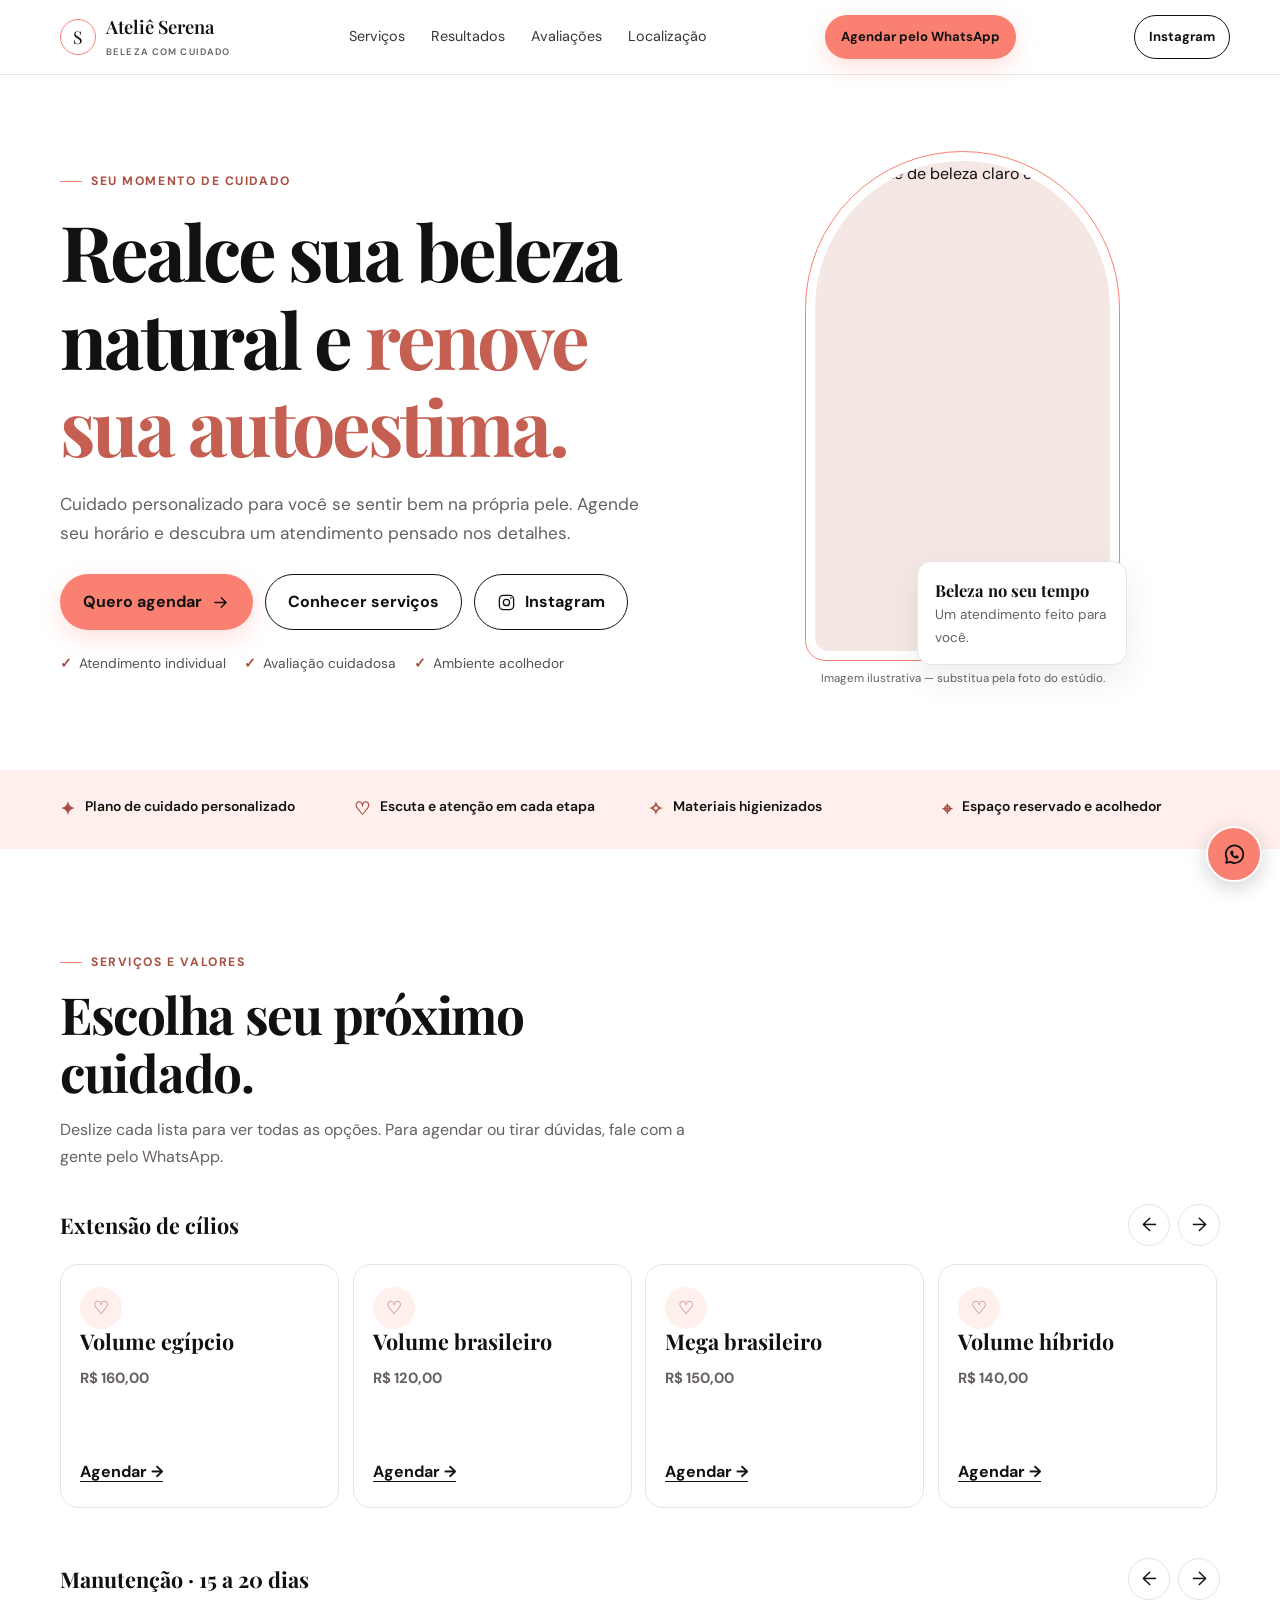
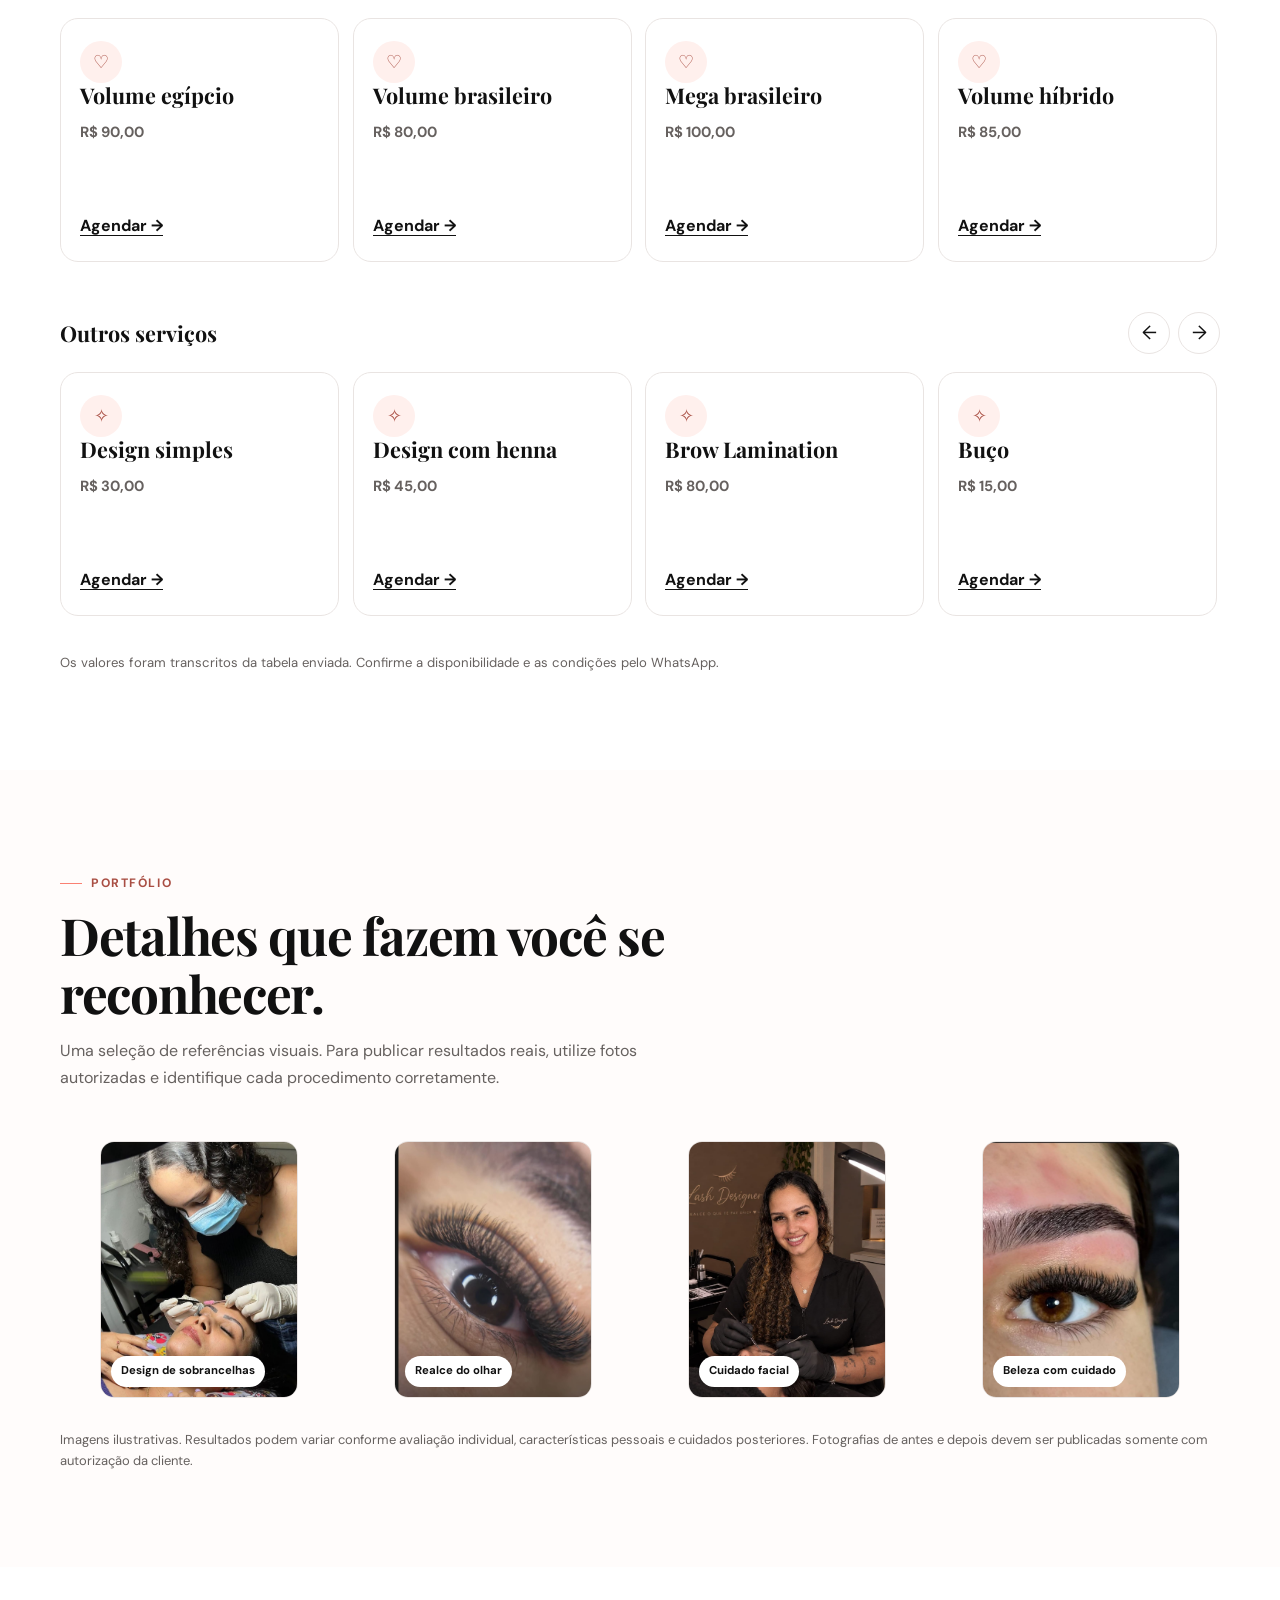
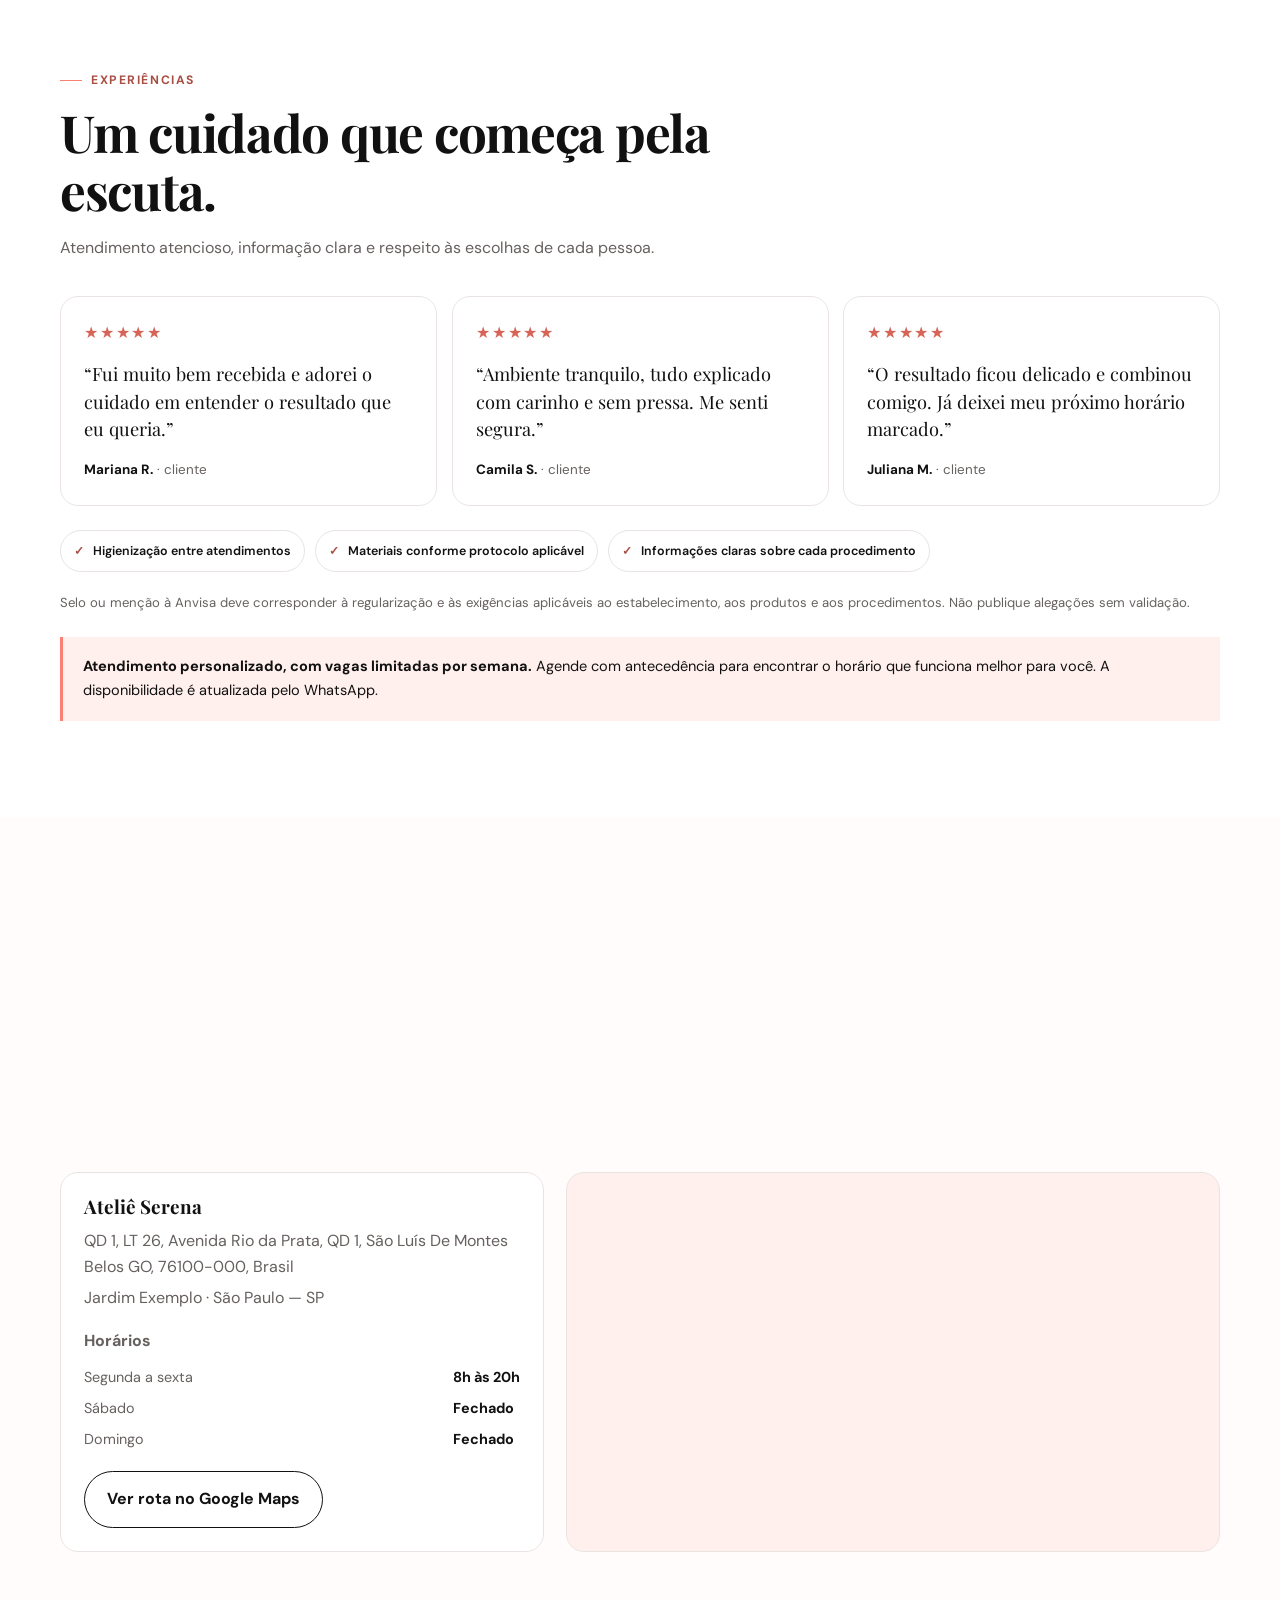
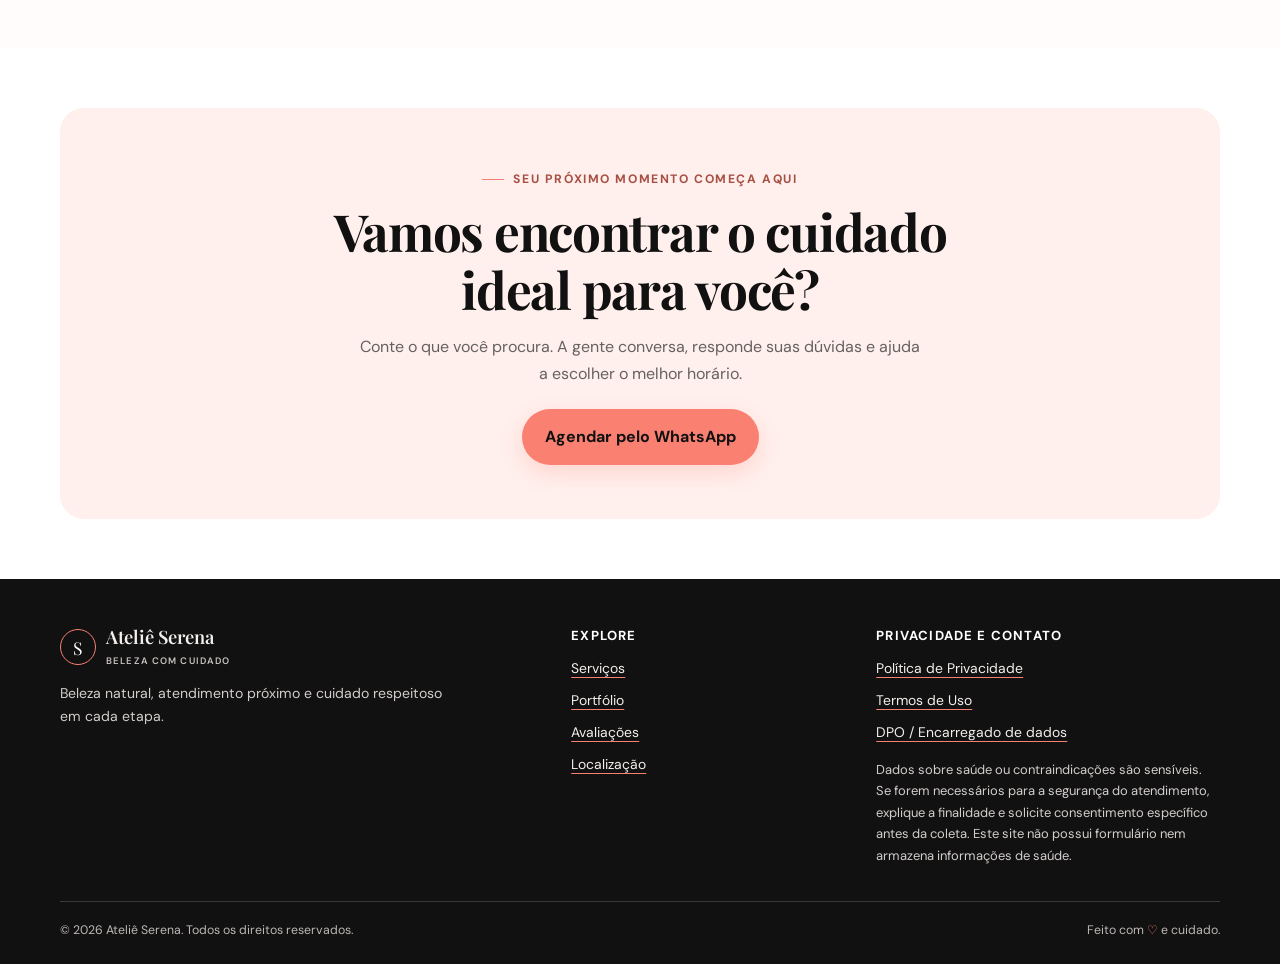
==== commit 0e3fa07c: "Adiciona política de privacidade, termos de uso e página 404 Co-Authored-By: Claude Sonnet 5.5 <nore" ====
--- a/index.html
+++ b/index.html
@@ -383,7 +383,7 @@
       <a class="brand" href="#inicio" aria-label="Ateliê Serena, início">
         <span class="brand-mark" aria-hidden="true">S</span>
         <span>
-          <span class="brand-name">Ateliê Lumiere</span>
+          <span class="brand-name">Ateliê Serena</span>
           <span class="brand-caption">Beleza com cuidado</span>
         </span>
       </a>
@@ -660,7 +660,7 @@
 
 <div class="location-map" aria-label="Mapa de localização">
   <iframe
-    title="Mapa do Ateliê Lumiere em São Luís de Montes Belos"
+    title="Mapa do Ateliê Serena em São Luís de Montes Belos"
     src="https://www.google.com/maps/embed?pb=!1m17!1m12!1m3!1d338.0883299878919!2d-50.368769419682636!3d-16.524441038851258!2m3!1f0!2f0!3f0!3m2!1i1024!2i768!4f13.1!3m2!1m1!2s!5e0!3m2!1spt-BR!2sbr!4v1792537174718!5m2!1spt-BR!2sbr"
     width="600"
     height="450"
@@ -715,8 +715,8 @@
           <h3>Privacidade e contato</h3>
           <div class="footer-links">
             <!-- Substitua pelos documentos publicados e canais oficiais. -->
-            <a href="/politica-de-privacidade">Política de Privacidade</a>
-            <a href="/termos-de-uso">Termos de Uso</a>
+            <a href="politica-de-privacidade.html">Política de Privacidade</a>
+            <a href="termos-de-uso.html">Termos de Uso</a>
             <a href="mailto:privacidade@atelieserena.com.br">DPO / Encarregado de dados</a>
           </div>
           <p class="privacy-copy">Dados sobre saúde ou contraindicações são sensíveis. Se forem necessários para a segurança do atendimento, explique a finalidade e solicite consentimento específico antes da coleta. Este site não possui formulário nem armazena informações de saúde.</p>
